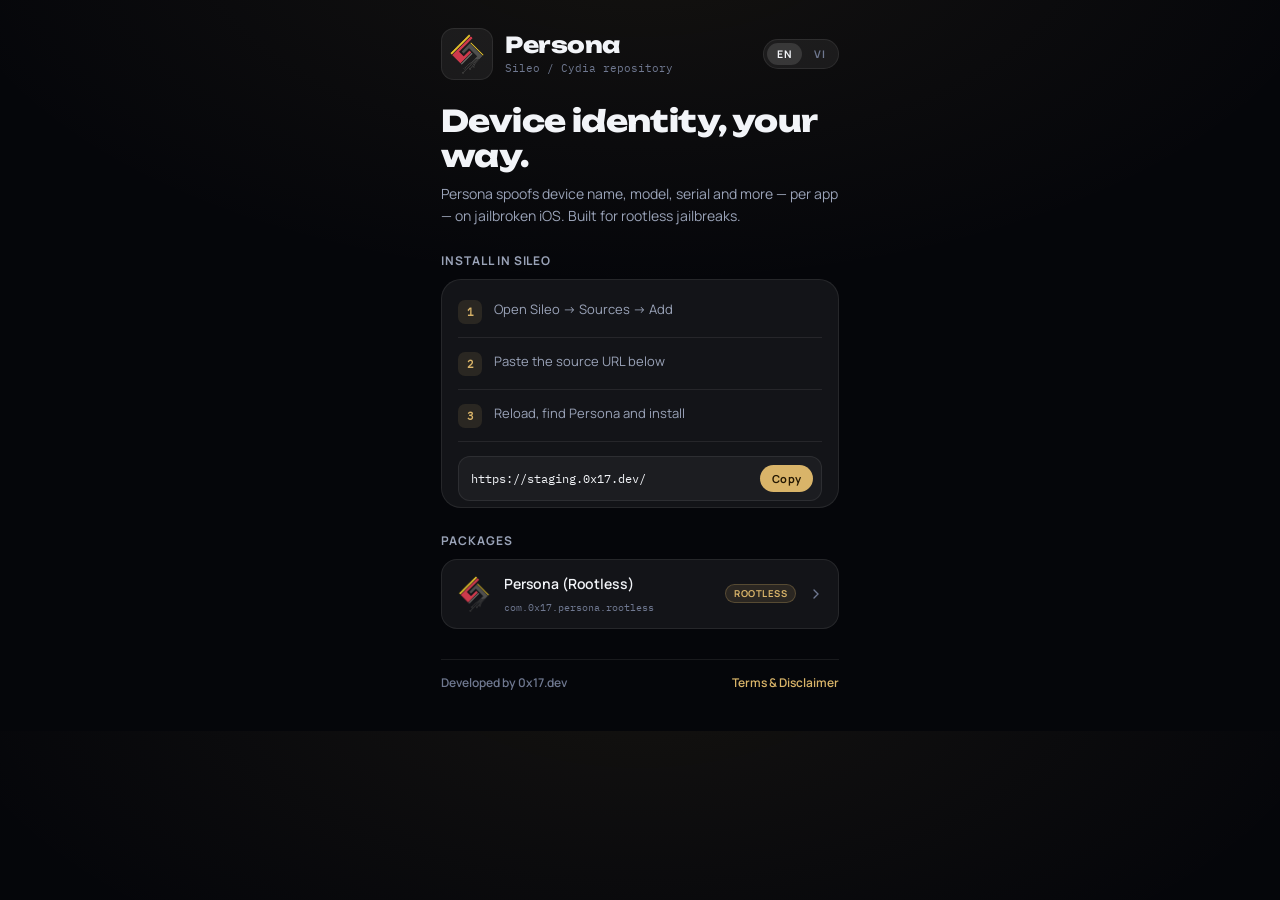
==== index.html @ 1be18a97 "add landing page (index.html), README, .nojekyll" ====
<!DOCTYPE html>
<html lang="en">
<head>
<meta charset="UTF-8">
<meta name="viewport" content="width=device-width, initial-scale=1.0, viewport-fit=cover">
<title>Persona — Sileo Repository</title>
<link rel="icon" href="depictions/assets/icon.png">
<link rel="stylesheet" href="depictions/assets/fonts.css">
<style>
:root{
  --bg:#05060A;
  --glass:rgba(255,255,255,.06);
  --glass-border:rgba(255,255,255,.14);
  --hairline:rgba(255,255,255,.08);
  --control-fill:rgba(255,255,255,.12);
  --accent:#D9B469;
  --ink:#241803;
  --t1:#F2F4F8;
  --t2:#9AA3B8;
  --t3:#6F7890;
}
*{margin:0;padding:0;box-sizing:border-box;-webkit-font-smoothing:antialiased;}
body{
  background:var(--bg);
  background-image:radial-gradient(1200px 600px at 50% -10%, rgba(217,180,105,.07), transparent 60%);
  font-family:'Manrope',-apple-system,'SF Pro Text',system-ui,sans-serif;
  color:var(--t1);
}
.page{max-width:430px;margin:0 auto;padding:28px 16px 40px;}

.head{display:flex;align-items:center;gap:12px;margin-bottom:24px;}
.app-icon{
  width:52px;height:52px;border-radius:13px;flex:none;
  background:var(--glass);border:1px solid var(--hairline);
  display:flex;align-items:center;justify-content:center;overflow:hidden;
}
.app-icon img{width:40px;height:40px;border-radius:9px;display:block;}
.head-txt{flex:1;min-width:0;}
.head-title{font-family:'Unbounded',sans-serif;font-size:22px;font-weight:800;letter-spacing:-.02em;line-height:1;}
.head-sub{font-family:'IBM Plex Mono',monospace;font-size:10.5px;color:var(--t3);margin-top:5px;}
.lang-toggle{
  display:flex;gap:2px;flex:none;
  background:var(--glass);border:1px solid var(--hairline);
  border-radius:999px;padding:3px;
}
.lang-btn{
  font-family:'Manrope',sans-serif;font-size:10.5px;font-weight:700;letter-spacing:.04em;
  color:var(--t3);background:none;border:none;border-radius:999px;
  padding:4px 10px;cursor:pointer;
}
.lang-btn.active{background:var(--control-fill);color:var(--t1);}

.hero{margin-bottom:24px;}
.hero h1{font-family:'Unbounded',sans-serif;font-size:30px;font-weight:800;letter-spacing:-.02em;line-height:1.15;}
.hero p{font-size:14px;color:var(--t2);line-height:1.6;margin-top:10px;}

.section-title{font-size:12px;font-weight:700;color:var(--t2);letter-spacing:.08em;text-transform:uppercase;margin:24px 0 10px;}

.install-card{background:var(--glass);border:1px solid var(--hairline);border-radius:20px;padding:6px 16px;}
.step{display:flex;align-items:flex-start;gap:12px;padding:13px 0;border-bottom:1px solid var(--hairline);}
.step:last-child{border-bottom:none;}
.step-num{
  width:24px;height:24px;border-radius:7px;flex:none;margin-top:1px;
  background:rgba(217,180,105,.12);color:var(--accent);
  font-family:'IBM Plex Mono',monospace;font-size:11px;font-weight:700;
  display:flex;align-items:center;justify-content:center;
}
.step-txt{font-size:13px;color:var(--t2);line-height:1.55;}

.url-row{
  display:flex;align-items:center;gap:8px;margin-top:14px;
  background:rgba(255,255,255,.04);border:1px solid var(--hairline);
  border-radius:12px;padding:8px 8px 8px 12px;
}
.url-txt{
  flex:1;min-width:0;font-family:'IBM Plex Mono',monospace;font-size:11.5px;color:var(--t1);
  white-space:nowrap;overflow:hidden;text-overflow:ellipsis;
}
.copy-btn{
  flex:none;font-family:'Manrope',sans-serif;font-size:11px;font-weight:700;letter-spacing:.02em;
  color:var(--ink);background:var(--accent);border:none;border-radius:999px;
  padding:6px 12px;cursor:pointer;
}
.copy-btn:active{opacity:.75;}

.pkg-row{
  display:flex;align-items:center;gap:12px;padding:12px 14px;margin-bottom:8px;
  background:var(--glass);border:1px solid var(--hairline);border-radius:16px;
  text-decoration:none;
}
.pkg-row:last-child{margin-bottom:0;}
.pkg-row img{width:36px;height:36px;border-radius:9px;flex:none;display:block;}
.pkg-txt{flex:1;min-width:0;}
.pkg-name{font-size:14px;font-weight:600;color:var(--t1);letter-spacing:-.01em;}
.pkg-id{font-family:'IBM Plex Mono',monospace;font-size:10px;color:var(--t3);margin-top:2px;white-space:nowrap;overflow:hidden;text-overflow:ellipsis;}
.scheme-pill{
  font-size:9.5px;font-weight:700;letter-spacing:.05em;text-transform:uppercase;flex:none;
  color:var(--accent);background:rgba(217,180,105,.12);
  border:1px solid rgba(217,180,105,.25);border-radius:999px;padding:2px 8px;
}
.chev{width:16px;height:16px;color:var(--t3);flex:none;}

.footer{margin-top:30px;border-top:1px solid var(--hairline);padding-top:14px;display:flex;align-items:center;justify-content:space-between;gap:8px;flex-wrap:wrap;}
.developer{font-size:12px;font-weight:600;color:var(--t3);}
a.terms{font-size:12px;font-weight:600;color:var(--accent);text-decoration:none;}
a.terms:active{opacity:.6;}
</style>
</head>
<body>
<div class="page">

  <div class="head">
    <div class="app-icon"><img src="depictions/assets/icon.png" alt="Persona"></div>
    <div class="head-txt">
      <div class="head-title">Persona</div>
      <div class="head-sub" data-en="Sileo / Cydia repository" data-vi="Kho Sileo / Cydia">Sileo / Cydia repository</div>
    </div>
    <div class="lang-toggle">
      <button class="lang-btn active" data-lang="en" onclick="setLang('en')">EN</button>
      <button class="lang-btn" data-lang="vi" onclick="setLang('vi')">VI</button>
    </div>
  </div>

  <div class="hero">
    <h1 data-en="Device identity, your way." data-vi="Nhận diện thiết bị, theo cách của bạn.">Device identity, your way.</h1>
    <p data-en="Persona spoofs device name, model, serial and more — per app — on jailbroken iOS. Built for rootless jailbreaks." data-vi="Persona ngụy trang tên máy, model, serial... — riêng cho từng app — trên iOS jailbreak. Dành cho jailbreak rootless.">Persona spoofs device name, model, serial and more — per app — on jailbroken iOS. Built for rootless jailbreaks.</p>
  </div>

  <div class="section-title" data-en="Install in Sileo" data-vi="Cài đặt trong Sileo">Install in Sileo</div>
  <div class="install-card">
    <div class="step">
      <div class="step-num">1</div>
      <div class="step-txt" data-en="Open Sileo → Sources → Add" data-vi="Mở Sileo → Sources → Add">Open Sileo → Sources → Add</div>
    </div>
    <div class="step">
      <div class="step-num">2</div>
      <div class="step-txt" data-en="Paste the source URL below" data-vi="Dán source URL bên dưới">Paste the source URL below</div>
    </div>
    <div class="step">
      <div class="step-num">3</div>
      <div class="step-txt" data-en="Reload, find Persona and install" data-vi="Reload, tìm Persona và cài đặt">Reload, find Persona and install</div>
    </div>
    <div class="url-row">
      <span class="url-txt" id="src-url">https://staging.0x17.dev/</span>
      <button class="copy-btn" id="copy-btn" data-en="Copy" data-vi="Sao chép" onclick="copyUrl()">Copy</button>
    </div>
  </div>

  <div class="section-title" data-en="Packages" data-vi="Gói">Packages</div>
  <a class="pkg-row" href="depictions/com.0x17.persona.rootless.html">
    <img src="depictions/assets/icon.png" alt="">
    <span class="pkg-txt">
      <span class="pkg-name" data-en="Persona (Rootless)" data-vi="Persona (Rootless)">Persona (Rootless)</span>
      <span class="pkg-id">com.0x17.persona.rootless</span>
    </span>
    <span class="scheme-pill">Rootless</span>
    <svg class="chev" viewBox="0 0 24 24" fill="none" stroke="currentColor" stroke-width="2" stroke-linecap="round"><path d="M9 6l6 6-6 6"/></svg>
  </a>

  <div class="footer">
    <span class="developer" data-en="Developed by 0x17.dev" data-vi="Phát triển bởi 0x17.dev">Developed by 0x17.dev</span>
    <a class="terms" href="depictions/terms.html" data-en="Terms &amp; Disclaimer" data-vi="Điều khoản &amp; Miễn trừ">Terms &amp; Disclaimer</a>
  </div>

</div>
<script>
function copyUrl(){
  var url = document.getElementById('src-url').textContent;
  var btn = document.getElementById('copy-btn');
  var done = function(ok){
    var vi = document.documentElement.lang === 'vi';
    btn.textContent = ok ? (vi ? 'Đã copy ✓' : 'Copied ✓') : (vi ? 'Chọn & copy' : 'Select & copy');
    setTimeout(function(){ setLang(document.documentElement.lang); }, 1500);
  };
  if (navigator.clipboard && navigator.clipboard.writeText) {
    navigator.clipboard.writeText(url).then(function(){ done(true); }, function(){ fallback(); });
  } else { fallback(); }
  function fallback(){
    var range = document.createRange();
    range.selectNodeContents(document.getElementById('src-url'));
    var sel = window.getSelection();
    sel.removeAllRanges();
    sel.addRange(range);
    done(false);
  }
}

function setLang(l){
  try { localStorage.setItem('persona-lang', l); } catch(e){}
  document.querySelectorAll('[data-en]').forEach(function(el){
    el.textContent = (l === 'vi' && el.dataset.vi) ? el.dataset.vi : el.dataset.en;
  });
  document.querySelectorAll('.lang-btn').forEach(function(b){
    b.classList.toggle('active', b.dataset.lang === l);
  });
  document.documentElement.lang = (l === 'vi') ? 'vi' : 'en';
}
(function(){
  var saved = 'en';
  try { saved = localStorage.getItem('persona-lang') || 'en'; } catch(e){}
  if (saved !== 'en') setLang(saved);
})();
</script>
</body>
</html>
---- depictions/assets/fonts.css ----
/* Persona app typefaces — same TTFs bundled in the app */
@font-face{font-family:'Manrope';font-style:normal;font-weight:400;src:url('fonts/Manrope-Regular.ttf') format('truetype');}
@font-face{font-family:'Manrope';font-style:normal;font-weight:500;src:url('fonts/Manrope-Medium.ttf') format('truetype');}
@font-face{font-family:'Manrope';font-style:normal;font-weight:600;src:url('fonts/Manrope-SemiBold.ttf') format('truetype');}
@font-face{font-family:'Manrope';font-style:normal;font-weight:700;src:url('fonts/Manrope-Bold.ttf') format('truetype');}
@font-face{font-family:'Unbounded';font-style:normal;font-weight:500;src:url('fonts/Unbounded-Medium.ttf') format('truetype');}
@font-face{font-family:'Unbounded';font-style:normal;font-weight:800;src:url('fonts/Unbounded-ExtraBold.ttf') format('truetype');}
@font-face{font-family:'IBM Plex Mono';font-style:normal;font-weight:400;src:url('fonts/IBMPlexMono-Regular.ttf') format('truetype');}
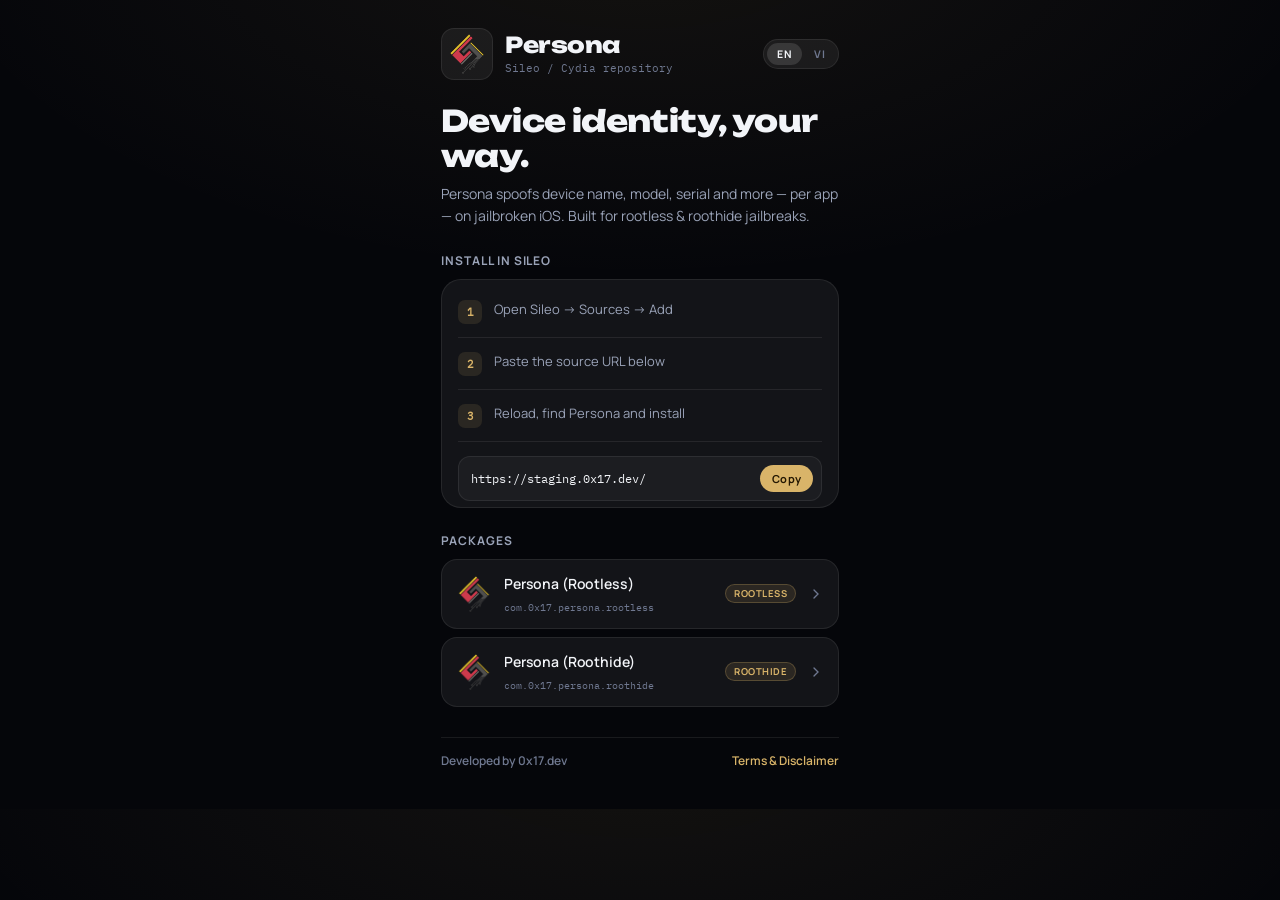
==== commit da61f234: "Homepage: add Roothide package row + tagline" ====
--- a/index.html
+++ b/index.html
@@ -123,7 +123,7 @@
 
   <div class="hero">
     <h1 data-en="Device identity, your way." data-vi="Nhận diện thiết bị, theo cách của bạn.">Device identity, your way.</h1>
-    <p data-en="Persona spoofs device name, model, serial and more — per app — on jailbroken iOS. Built for rootless jailbreaks." data-vi="Persona ngụy trang tên máy, model, serial... — riêng cho từng app — trên iOS jailbreak. Dành cho jailbreak rootless.">Persona spoofs device name, model, serial and more — per app — on jailbroken iOS. Built for rootless jailbreaks.</p>
+    <p data-en="Persona spoofs device name, model, serial and more — per app — on jailbroken iOS. Built for rootless & roothide jailbreaks." data-vi="Persona ngụy trang tên máy, model, serial... — riêng cho từng app — trên iOS jailbreak. Dành cho jailbreak rootless & roothide.">Persona spoofs device name, model, serial and more — per app — on jailbroken iOS. Built for rootless & roothide jailbreaks.</p>
   </div>
 
   <div class="section-title" data-en="Install in Sileo" data-vi="Cài đặt trong Sileo">Install in Sileo</div>
@@ -154,6 +154,15 @@
       <span class="pkg-id">com.0x17.persona.rootless</span>
     </span>
     <span class="scheme-pill">Rootless</span>
+    <svg class="chev" viewBox="0 0 24 24" fill="none" stroke="currentColor" stroke-width="2" stroke-linecap="round"><path d="M9 6l6 6-6 6"/></svg>
+  </a>
+  <a class="pkg-row" href="depictions/com.0x17.persona.roothide.html">
+    <img src="depictions/assets/icon.png" alt="">
+    <span class="pkg-txt">
+      <span class="pkg-name" data-en="Persona (Roothide)" data-vi="Persona (Roothide)">Persona (Roothide)</span>
+      <span class="pkg-id">com.0x17.persona.roothide</span>
+    </span>
+    <span class="scheme-pill">Roothide</span>
     <svg class="chev" viewBox="0 0 24 24" fill="none" stroke="currentColor" stroke-width="2" stroke-linecap="round"><path d="M9 6l6 6-6 6"/></svg>
   </a>
 
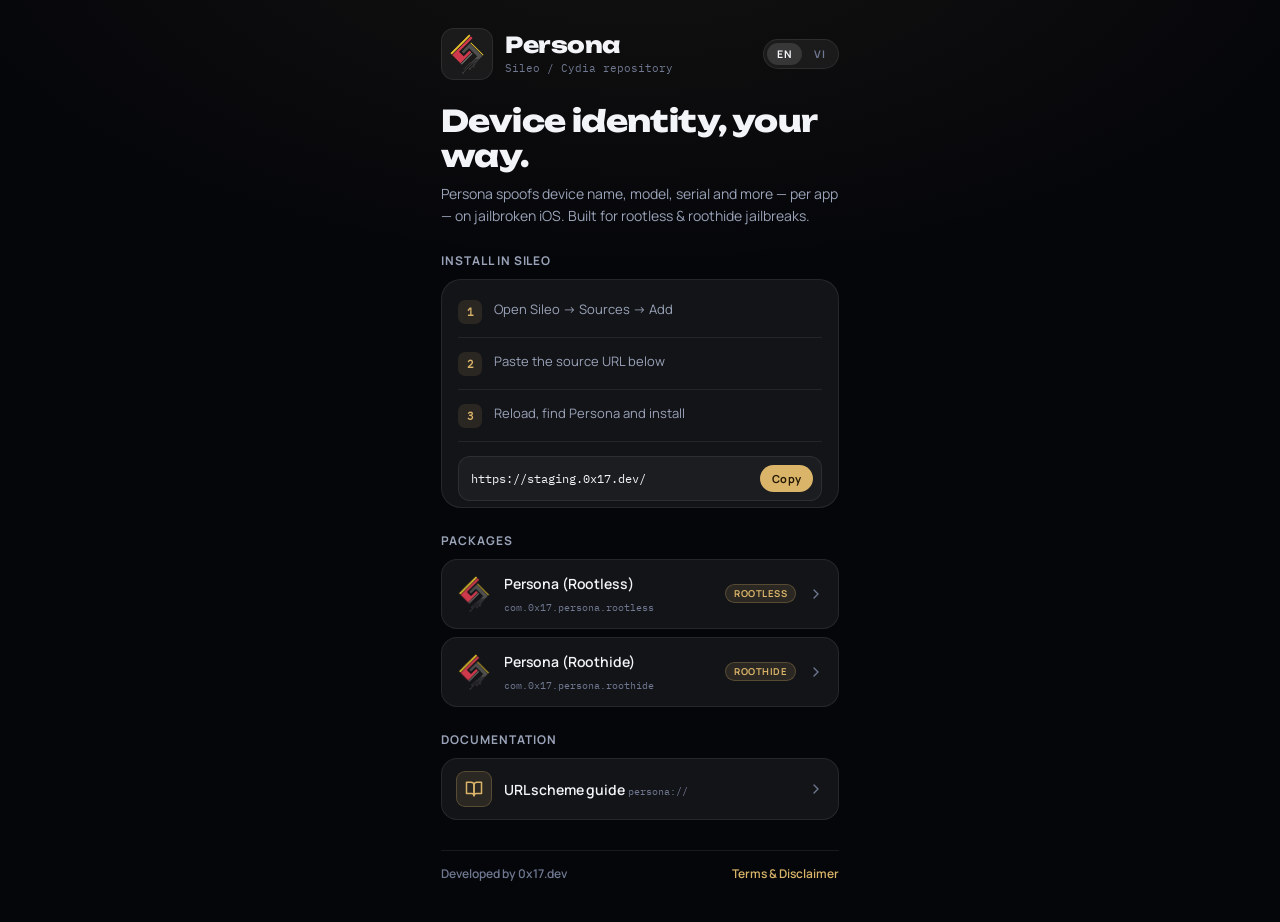
==== commit e50502ea: "docs: changelog 2.7.0, URL scheme guide for 2.7.0, home page links the guide The guide adds persona:" ====
--- a/index.html
+++ b/index.html
@@ -99,6 +99,12 @@
   border:1px solid rgba(217,180,105,.25);border-radius:999px;padding:2px 8px;
 }
 .chev{width:16px;height:16px;color:var(--t3);flex:none;}
+.doc-glyph{
+  width:36px;height:36px;border-radius:9px;flex:none;color:var(--accent);
+  background:rgba(217,180,105,.12);border:1px solid rgba(217,180,105,.25);
+  display:flex;align-items:center;justify-content:center;
+}
+.doc-glyph svg{width:18px;height:18px;display:block;}
 
 .footer{margin-top:30px;border-top:1px solid var(--hairline);padding-top:14px;display:flex;align-items:center;justify-content:space-between;gap:8px;flex-wrap:wrap;}
 .developer{font-size:12px;font-weight:600;color:var(--t3);}
@@ -163,6 +169,16 @@
       <span class="pkg-id">com.0x17.persona.roothide</span>
     </span>
     <span class="scheme-pill">Roothide</span>
+    <svg class="chev" viewBox="0 0 24 24" fill="none" stroke="currentColor" stroke-width="2" stroke-linecap="round"><path d="M9 6l6 6-6 6"/></svg>
+  </a>
+
+  <div class="section-title" data-en="Documentation" data-vi="Tài liệu">Documentation</div>
+  <a class="pkg-row" href="URL-SCHEMES.html">
+    <span class="doc-glyph"><svg viewBox="0 0 24 24" fill="none" stroke="currentColor" stroke-width="2" stroke-linecap="round" stroke-linejoin="round"><path d="M2 3h6a4 4 0 0 1 4 4v14a3 3 0 0 0-3-3H2z"/><path d="M22 3h-6a4 4 0 0 0-4 4v14a3 3 0 0 1 3-3h7z"/></svg></span>
+    <span class="pkg-txt">
+      <span class="pkg-name" data-en="URL scheme guide" data-vi="Hướng dẫn URL scheme">URL scheme guide</span>
+      <span class="pkg-id">persona://</span>
+    </span>
     <svg class="chev" viewBox="0 0 24 24" fill="none" stroke="currentColor" stroke-width="2" stroke-linecap="round"><path d="M9 6l6 6-6 6"/></svg>
   </a>
 
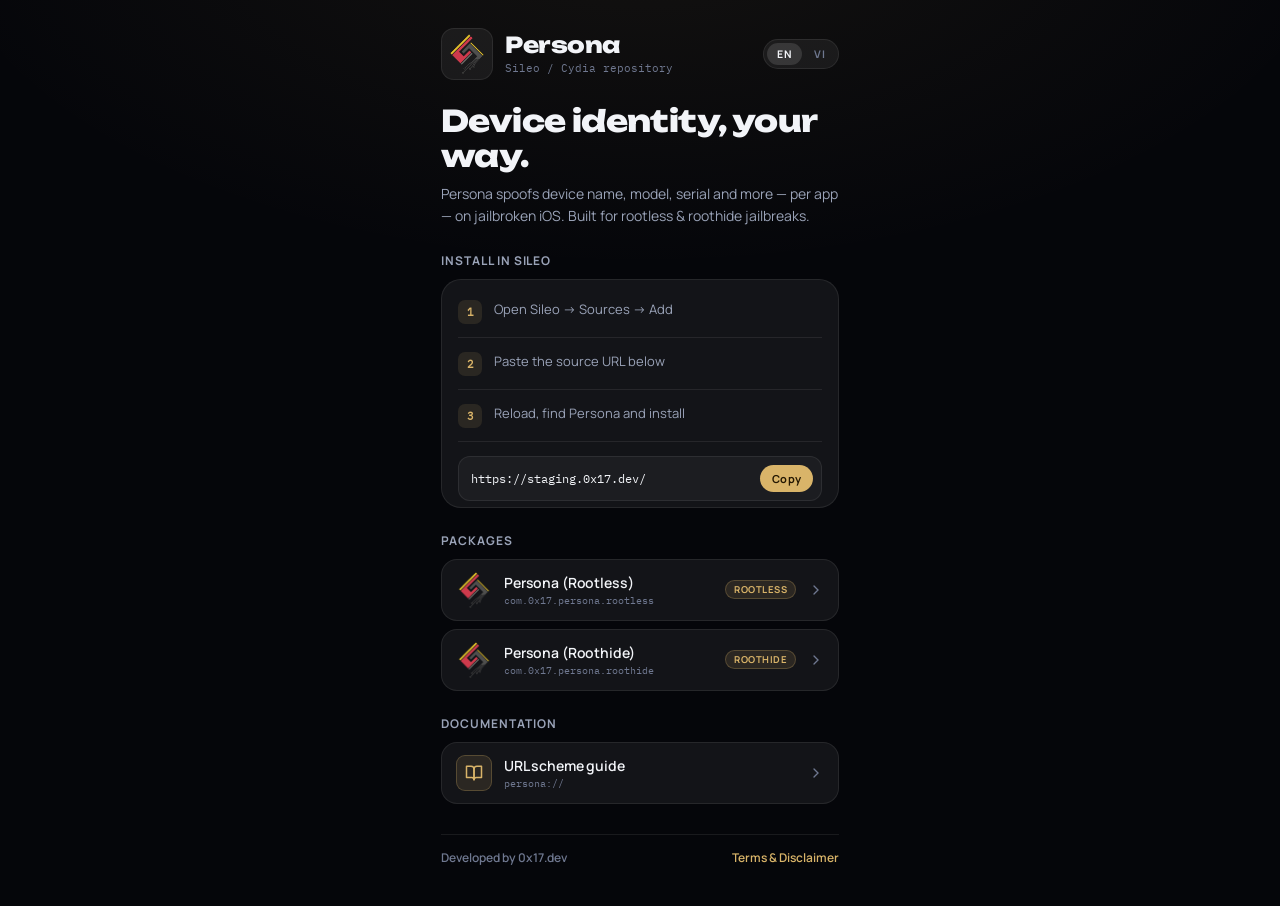
==== commit be51e49a: "fix(home): put each row's caption on its own line The guide row's title and caption sat side by side" ====
--- a/index.html
+++ b/index.html
@@ -93,6 +93,7 @@
 .pkg-txt{flex:1;min-width:0;}
 .pkg-name{font-size:14px;font-weight:600;color:var(--t1);letter-spacing:-.01em;}
 .pkg-id{font-family:'IBM Plex Mono',monospace;font-size:10px;color:var(--t3);margin-top:2px;white-space:nowrap;overflow:hidden;text-overflow:ellipsis;}
+.pkg-name,.pkg-id{display:block;}
 .scheme-pill{
   font-size:9.5px;font-weight:700;letter-spacing:.05em;text-transform:uppercase;flex:none;
   color:var(--accent);background:rgba(217,180,105,.12);
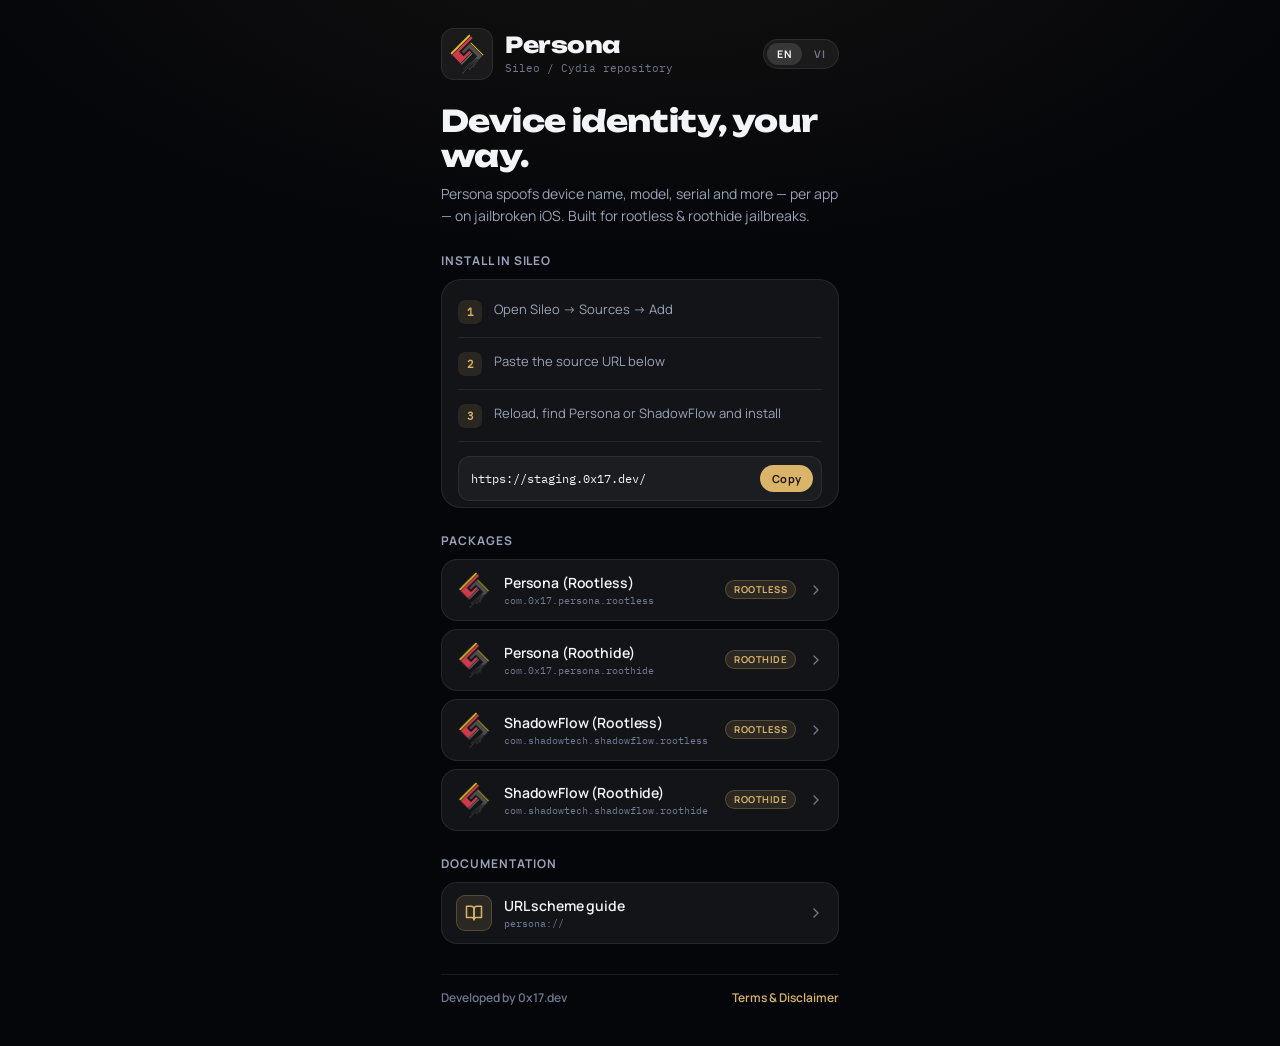
==== commit 6c8c32a4: "feat(home): list ShadowFlow (rootless, roothide) under Packages Both rows open ShadowFlow's own depi" ====
--- a/index.html
+++ b/index.html
@@ -145,7 +145,7 @@
     </div>
     <div class="step">
       <div class="step-num">3</div>
-      <div class="step-txt" data-en="Reload, find Persona and install" data-vi="Reload, tìm Persona và cài đặt">Reload, find Persona and install</div>
+      <div class="step-txt" data-en="Reload, find Persona or ShadowFlow and install" data-vi="Reload, tìm Persona hoặc ShadowFlow và cài đặt">Reload, find Persona or ShadowFlow and install</div>
     </div>
     <div class="url-row">
       <span class="url-txt" id="src-url">https://staging.0x17.dev/</span>
@@ -168,6 +168,24 @@
     <span class="pkg-txt">
       <span class="pkg-name" data-en="Persona (Roothide)" data-vi="Persona (Roothide)">Persona (Roothide)</span>
       <span class="pkg-id">com.0x17.persona.roothide</span>
+    </span>
+    <span class="scheme-pill">Roothide</span>
+    <svg class="chev" viewBox="0 0 24 24" fill="none" stroke="currentColor" stroke-width="2" stroke-linecap="round"><path d="M9 6l6 6-6 6"/></svg>
+  </a>
+  <a class="pkg-row" href="https://shadowflow-repo.zios.tools/depictions/web/com.shadowtech.shadowflow.rootless.html">
+    <img src="depictions/assets/shadowflow-icon.png" alt="">
+    <span class="pkg-txt">
+      <span class="pkg-name" data-en="ShadowFlow (Rootless)" data-vi="ShadowFlow (Rootless)">ShadowFlow (Rootless)</span>
+      <span class="pkg-id">com.shadowtech.shadowflow.rootless</span>
+    </span>
+    <span class="scheme-pill">Rootless</span>
+    <svg class="chev" viewBox="0 0 24 24" fill="none" stroke="currentColor" stroke-width="2" stroke-linecap="round"><path d="M9 6l6 6-6 6"/></svg>
+  </a>
+  <a class="pkg-row" href="https://shadowflow-repo.zios.tools/depictions/web/com.shadowtech.shadowflow.roothide.html">
+    <img src="depictions/assets/shadowflow-icon.png" alt="">
+    <span class="pkg-txt">
+      <span class="pkg-name" data-en="ShadowFlow (Roothide)" data-vi="ShadowFlow (Roothide)">ShadowFlow (Roothide)</span>
+      <span class="pkg-id">com.shadowtech.shadowflow.roothide</span>
     </span>
     <span class="scheme-pill">Roothide</span>
     <svg class="chev" viewBox="0 0 24 24" fill="none" stroke="currentColor" stroke-width="2" stroke-linecap="round"><path d="M9 6l6 6-6 6"/></svg>
